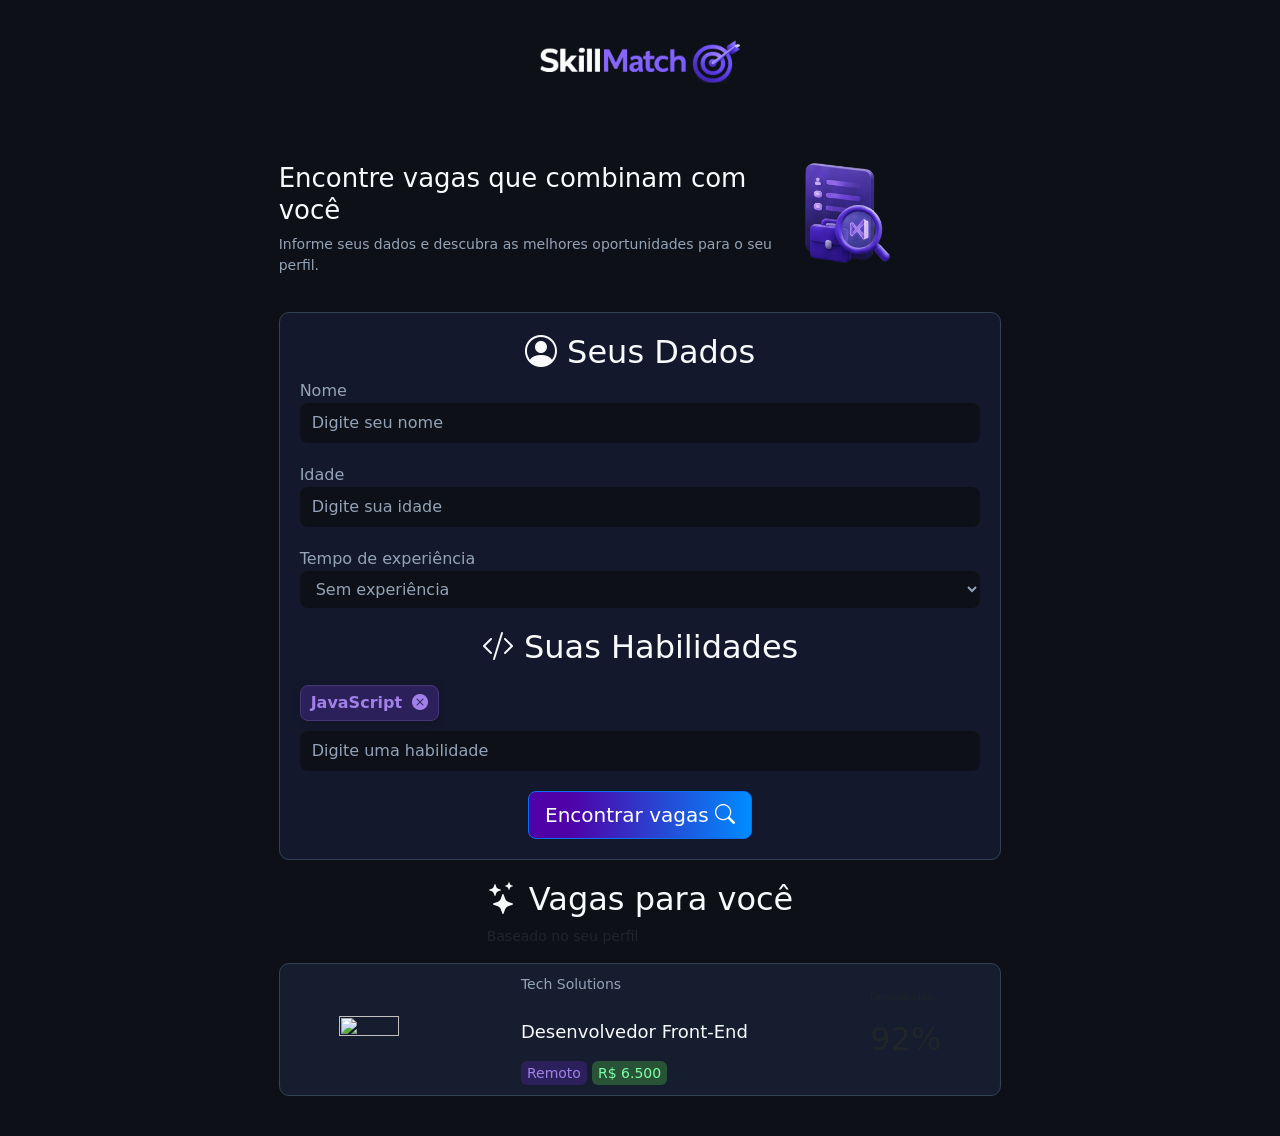
==== index.html @ 3a9db7cd "style: ajuste card vagas feat: JSON para vagas e habilidades" ====
<!DOCTYPE html>
<html lang="pt-BR">

<head>
    <meta charset="UTF-8">
    <meta name="viewport" content="width=device-width, initial-scale=1.0">
    <title>Skill Match</title>
    <link href="https://cdn.jsdelivr.net/npm/bootstrap@5.3.8/dist/css/bootstrap.min.css" rel="stylesheet"
        integrity="sha384-sRIl4kxILFvY47J16cr9ZwB07vP4J8+LH7qKQnuqkuIAvNWLzeN8tE5YBujZqJLB" crossorigin="anonymous">
    <link rel="stylesheet" href="https://cdn.jsdelivr.net/npm/bootstrap-icons@1.13.1/font/bootstrap-icons.min.css">
    <link rel="stylesheet" href="./assets/styles/styles.css">
</head>

<body>
    <header>
        <nav>
            <img src="./assets/imgs/logo-escuro.png" class="logo" alt="logo skillmatch">
        </nav>
    </header>
    <main class="main-content">
        <section class="hero">
            <div class="hero-titulos">
                <div class="hero-mensagem">
                    <h1 class="hero-titulo">Encontre vagas que combinam <span class="span-txt">com você</span></h1>
                    <p class="hero-texto">Informe seus dados e descubra as melhores oportunidades para o seu perfil.</p>
                </div>
                <img src="./assets/imgs/hero-img.png" alt="icone para skillmatch" class="hero-img">
            </div>
        </section>
        <!-- FORMULÁRIO -->
        <section class="section-form">
            <form action="POST" class="formulario">
                <h2 id="titulo-h2" class="form-titulo"><i class="bi bi-person-circle"></i> Seus Dados</h2>
                <div class="form">
                    <label for="nome">Nome</label>
                    <input type="text" placeholder="Digite seu nome" id="nome">
                </div>
                <div class="form">
                    <label for="idade">Idade</label>
                    <input type="text" placeholder="Digite sua idade" id="idade">
                </div>
                <div class="form">
                    <label for="experiencia">Tempo de experiência</label>
                    <select name="experiencia" id="experiencia">
                        <option value="sem-experiencia">Sem experiência</option>
                        <option value="1-2">1-2 anos</option>
                        <option value="3-5">3-5 anos</option>
                        <option value="+5">+5 anos</option>
                    </select>
                </div>
                <div class="form form-habilidades">
                    <h2 id="titulo-h2"><i class="bi bi-code-slash"></i> Suas Habilidades</h2>
                    <div class="habilidades">
                        <span class="tag">JavaScript <i class="bi bi-x-circle-fill"></i></span>
                    </div>
                    <input type="text" name="javascript" id="javascript" placeholder="Digite uma habilidade">
                </div>
                <button type="button" id="btn-id" class="btn btn-primary btn-lg btn-block">Encontrar vagas <i
                        class="bi bi-search"></i></button>
            </form>
        </section>
        <!-- RESULTADO VAGAS -->
        <section class="vagas">
            <div class="vagas-titulos">
                <h2 id="titulo-h2"><i class="bi bi-stars"></i> Vagas para você</h2>
                <p class="vagas-texto">Baseado no seu perfil</p>
            </div>
            <div class="cards">
                <img src="https://images.vexels.com/media/users/3/135200/isolated/preview/6e34bca5f7091d42d242da24333ef273-icone-de-circulo-do-botao-de-ordem-aleatoria.png"
                    alt="">
                <div class="card-infos">
                    <p class="empresa">Tech Solutions</p>
                    <h3 class="nome-vaga">Desenvolvedor Front-End</h3>
                    <div class="modelo-salario">
                        <span class="tag-modelo">Remoto</span>
                        <span class="tag-salario">R$ 6.500</span>
                    </div>
                </div>
                <div class="compatibilidade">
                    <p class="comp-texto">Compatibilidade</p>
                    <h2 class="porcentagem">92%</h2>
                </div>
            </div>
        </section>
    </main>

    <script src="https://cdn.jsdelivr.net/npm/bootstrap@5.3.8/dist/js/bootstrap.bundle.min.js"
        integrity="sha384-FKyoEForCGlyvwx9Hj09JcYn3nv7wiPVlz7YYwJrWVcXK/BmnVDxM+D2scQbITxI"
        crossorigin="anonymous"></script>
    <script type="module" src="./assets/scripts/main.js"></script>
</body>

</html>
---- assets/styles/styles.css ----
* {
    margin: 0;
    padding: 0;
    box-sizing: border-box;
}

:root {
    /* Paleta Principal */
    --primaria: #6D4AFF;
    --secundaria: #8B5CF6;


    /* Layout Claro */
    --bg-claro: #F6F8FC;
    --bg-card-claro: #FFFFFF;
    --title-claro: #1E293B;
    --txt-prin-claro: #334155;
    --txt-sec-claro: #64748B;

    /* Layout Escuro */

    --bg-escuro: #0D1117;
    --bg-card-escuro: #14182C;
    --title-esc: #F8FAFC;
    --txt-prin-esc: #E2E8F0;
    --txt-sec-esc: #94A3B8;
    --tag: #2c205a;
    --tag-borda: #443677;
    --tag-txt: #a180e9;
    --card-bg-esc: #161D2E;
}

body {
    padding: 20px;
    background-color: var(--bg-escuro);
    display: flex;
    flex-direction: column;
    flex-wrap: wrap;
    align-items: center;
    justify-content: center;
    gap: 40px;
}

nav img {
    width: 200px;
    margin: 20px 0;
}

.hero {
    padding: 20px 0;
}

.hero-img {
    height: 100px;
}

.hero-titulos {
    display: flex;
    gap: 20px;
}

.hero-mensagem {
    width: 70%;
}

.hero-titulo {
    font-size: 26px;
    color: var(--title-esc);
}

.span-txt {
    color: var(--secundary);
}

.hero-texto {
    font-size: 14px;
    color: var(--txt-sec-esc);
}

#titulo-h2 {
    color: var(--title-esc);
    text-align: center;
}

.formulario {
    background-color: var(--bg-card-escuro);
    border: solid 1px var(--txt-prin-claro);
    border-radius: 10px;
    padding: 20px 20px;
    color: var(--txt-prin-esc);
    display: flex;
    flex-direction: column;
    align-items: center;
    justify-content: center;
}

.form {
    display: flex;
    flex-direction: column;
    width: 100%;
    color: var(--txt-sec-esc);
}

.form input,
.form select,
.form option {
    padding: 8px 12px;
    border-radius: 8px;
    width: 100%;
    border: none;
    outline: none;
    transition: all 0.2s;
    margin-bottom: 20px;
    background: var(--bg-escuro);
    font-size: 18;
    color: var(--txt-sec-esc);
}

.form input:focus,
.form select:focus,
.form option:focus {
    outline: solid 2px var(--secundary);
    background: rgb(36, 34, 39)
}

.form input::placeholder {
    color: var(--txt-sec-esc);
}

.form-habilidades {
    display: flex;
    gap: 10px;
}

.habilidades {
    display: flex;
    flex-wrap: wrap;
    gap: 8px;
}

.tag {
    display: flex;
    justify-content: center;
    gap: 10px;
    background: var(--tag);
    color: var(--tag-txt);
    font-weight: bold;
    padding: 5px 10px;
    border: solid 1px var(--tag-borda);
    border-radius: 8px;
    box-shadow: inset 0 1px 1px rgba(255, 255, 255, .03), 0 2px 8px rgba(0, 0, 0, .18);
    cursor: pointer;
}

.btn {
    background: var(--secundary);
    background: linear-gradient(90deg, rgba(79, 2, 168, 1) 19%, rgba(0, 140, 255, 1) 100%);
}

.cards img {
    height: 80px;
    width: 80px;
}

.vagas {
    padding: 20px 0;
    display: flex;
    flex-wrap: wrap;
    align-items: center;
    justify-content: center;
}

.cards {
    width: 100%;
    padding: 10px 8px;
    display: flex;
    align-items: center;
    justify-content: space-around;
    background-color: var(--card-bg-esc);
    border-radius: 10px;
    border: solid 1px var(--txt-prin-claro);
    gap: 20px;
}

.cards img {
    width: 60px;
    height: 100%;
}

.card-infos {
    color: var(--txt-sec-esc);
    display: flex;
    flex-direction: column;
    gap: 10px;
}

& p {
    font-size: 14px;
}

& h3 {
    font-size: 18px;
    color: var(--title-esc);
}

.compatibilidade p {
    font-size: 8px
}

.tag-modelo {
    font-size: 14px;
    padding: 4px 6px;
    background-color: var(--tag);
    border-radius: 6px;
    color: var(--tag-txt);
}

.tag-salario {
    font-size: 14px;
    padding: 4px 6px;
    background-color: #295336;
    border-radius: 6px;
    color: #7ffda7;
}
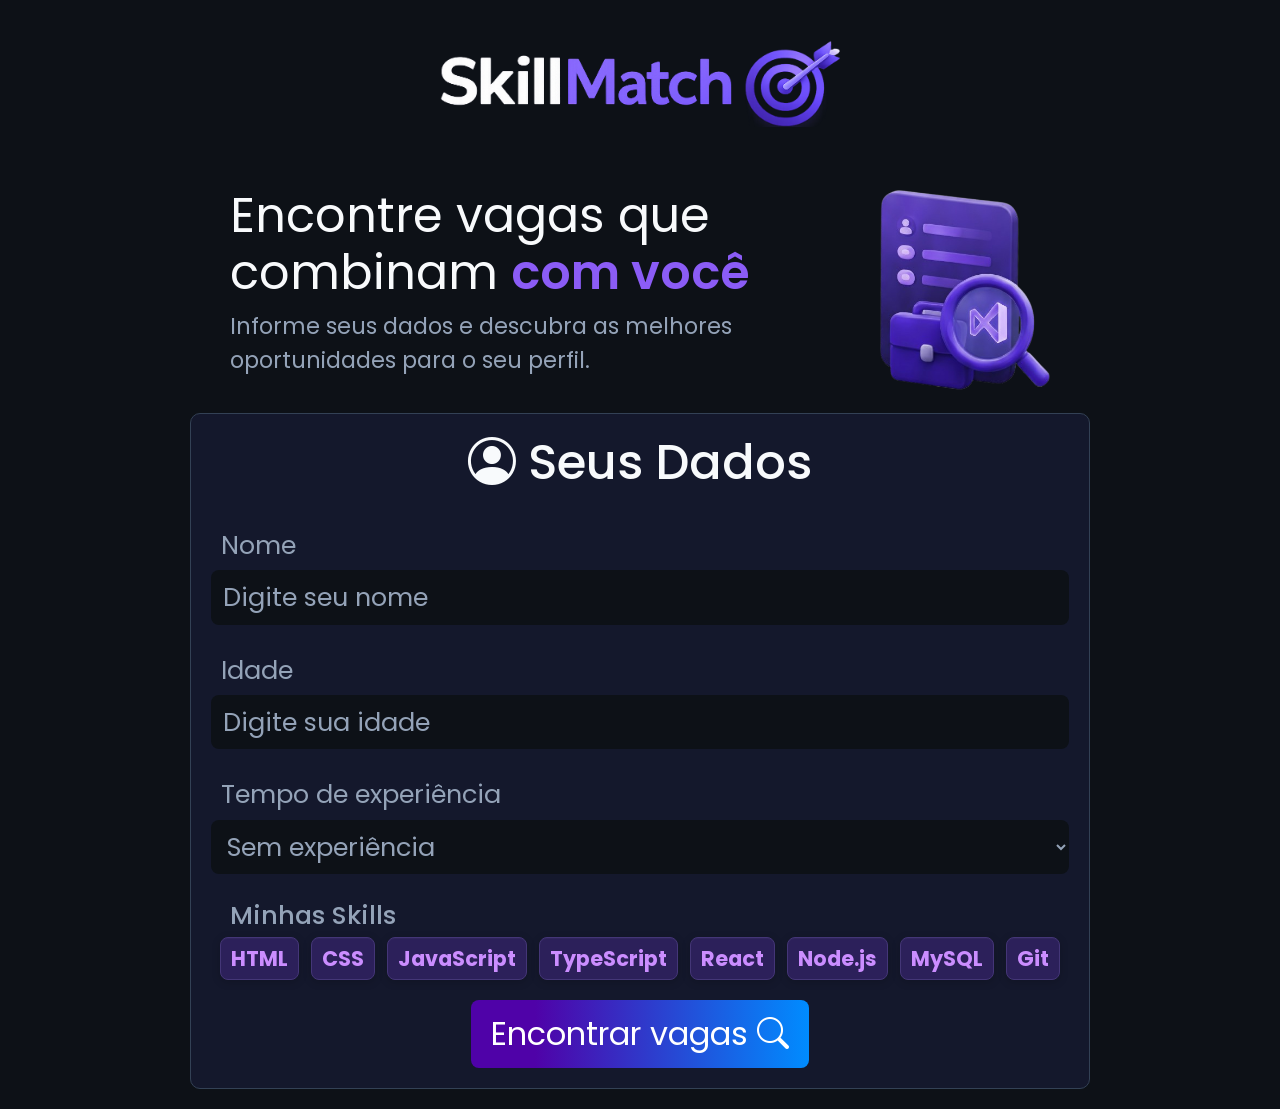
==== commit 5f7df48c: "feat: start recomendação estudos" ====
--- a/index.html
+++ b/index.html
@@ -8,86 +8,100 @@
     <link href="https://cdn.jsdelivr.net/npm/bootstrap@5.3.8/dist/css/bootstrap.min.css" rel="stylesheet"
         integrity="sha384-sRIl4kxILFvY47J16cr9ZwB07vP4J8+LH7qKQnuqkuIAvNWLzeN8tE5YBujZqJLB" crossorigin="anonymous">
     <link rel="stylesheet" href="https://cdn.jsdelivr.net/npm/bootstrap-icons@1.13.1/font/bootstrap-icons.min.css">
-    <link rel="stylesheet" href="./assets/styles/styles.css">
+    <link rel="stylesheet" href="https://www.w3schools.com/w3css/5/w3.css">
+    <link rel="stylesheet" href="../assets/styles/styles.css">
+    <link rel="preconnect" href="https://fonts.googleapis.com">
+    <link rel="preconnect" href="https://fonts.gstatic.com" crossorigin>
+    <link
+        href="https://fonts.googleapis.com/css2?family=Poppins:ital,wght@0,100;0,200;0,300;0,400;0,500;0,600;0,700;0,800;0,900;1,100;1,200;1,300;1,400;1,500;1,600;1,700;1,800;1,900&display=swap"
+        rel="stylesheet">
 </head>
 
 <body>
-    <header>
-        <nav>
-            <img src="./assets/imgs/logo-escuro.png" class="logo" alt="logo skillmatch">
-        </nav>
-    </header>
-    <main class="main-content">
-        <section class="hero">
-            <div class="hero-titulos">
-                <div class="hero-mensagem">
-                    <h1 class="hero-titulo">Encontre vagas que combinam <span class="span-txt">com você</span></h1>
-                    <p class="hero-texto">Informe seus dados e descubra as melhores oportunidades para o seu perfil.</p>
+    <div class="body-container">
+        <header>
+            <nav class="menu">
+                <img src="../assets/imgs/logo-escuro.png" class="logo" alt="logo skillmatch">
+            </nav>
+        </header>
+        <main class="main-content">
+            <section class="hero">
+                <div class="hero-titulos">
+                    <div class="hero-mensagem">
+                        <h1 class="hero-titulo">Encontre vagas que combinam <span class="span-txt">com você</span></h1>
+                        <p class="hero-texto">Informe seus dados e descubra as melhores oportunidades para o seu perfil.
+                        </p>
+                    </div>
+                    <img src="../assets/imgs/hero-img.png" alt="icone para skillmatch" class="hero-img">
                 </div>
-                <img src="./assets/imgs/hero-img.png" alt="icone para skillmatch" class="hero-img">
-            </div>
-        </section>
-        <!-- FORMULÁRIO -->
-        <section class="section-form">
-            <form action="POST" class="formulario">
-                <h2 id="titulo-h2" class="form-titulo"><i class="bi bi-person-circle"></i> Seus Dados</h2>
-                <div class="form">
-                    <label for="nome">Nome</label>
-                    <input type="text" placeholder="Digite seu nome" id="nome">
+            </section>
+            <!-- FORMULÁRIO -->
+            <section class="section-form">
+                <form id="form-dados" action="form" class="formulario">
+                    <h2 id="titulo-h2" class="form-titulo"><i class="bi bi-person-circle icon-title"></i> Seus Dados
+                    </h2>
+                    <div class="form">
+                        <label for="nome" class="txt-label">Nome</label>
+                        <input type="text" placeholder="Digite seu nome" id="nome" required>
+                    </div>
+                    <div class="form">
+                        <label for="idade" class="txt-label">Idade</label>
+                        <input type="number" placeholder="Digite sua idade" id="idade" class="input-number" required>
+                    </div>
+                    <div class="form">
+                        <label for="experiencia" class="txt-label">Tempo de experiência</label>
+                        <select name="experiencia" id="experiencia" required>
+                            <option value="sem-experiencia">Sem experiência</option>
+                            <option value="1-2-anos">1-2 anos</option>
+                            <option value="3-5-anos">3-5 anos</option>
+                            <option value="+5-anos">+5 anos</option>
+                        </select>
+                    </div>
+
+                    <div class="lista-habilidades">
+                        <h3 class="txt-label">Minhas Skills</h3>
+                        <div id="tags-habilidades" class="tags-habilidades">
+                            <!-- BASE PARA ESCREVER COM O JAVASCRIPT -->
+                            <!-- <label class="checkbox-habilidade texto-habilidade">
+                            <input type="checkbox" name="habilidades" value="habilidade">
+                            <span>CSS</span>
+                        </label> -->
+                        </div>
+                    </div>
+                    <p class="selecioneHabilidade" id="selecioneHabilidade">Selecione pelo menos uma skill!</p>
+
+                    <button type="submit" id="btn-id" class="btn btn-form btn-primary btn-lg btn-block">Encontrar vagas
+                        <i class="bi bi-search"></i></button>
+                </form>
+            </section>
+
+            <!-- VAGA DESTAQUE -->
+            <section id="section-destaque" class="container-vagas hidden">
+                <div class="vagas-titulos" id="vagas-titulos">
+                    <h2 id="titulo-h2"><i class="bi bi-stars icon-title"></i> Destaque</h2>
+                    <p class="vagas-texto">Vaga que mais combina com você.</p>
                 </div>
-                <div class="form">
-                    <label for="idade">Idade</label>
-                    <input type="text" placeholder="Digite sua idade" id="idade">
+                <div class="container-job" id="destaque-job">
                 </div>
-                <div class="form">
-                    <label for="experiencia">Tempo de experiência</label>
-                    <select name="experiencia" id="experiencia">
-                        <option value="sem-experiencia">Sem experiência</option>
-                        <option value="1-2">1-2 anos</option>
-                        <option value="3-5">3-5 anos</option>
-                        <option value="+5">+5 anos</option>
-                    </select>
+            </section>
+            <!-- RESULTADO VAGAS -->
+            <section id="section-vagas" class="container-vagas hidden">
+                <div class="vagas-titulos" id="vagas-titulos">
+                    <h2 id="titulo-h2"><i class="bi bi-stars icon-title"></i> Vagas para você</h2>
+                    <p class="vagas-texto">Todas as vagas baseadas no seu perfil</p>
                 </div>
-                <div class="form form-habilidades">
-                    <h2 id="titulo-h2"><i class="bi bi-code-slash"></i> Suas Habilidades</h2>
-                    <div class="habilidades">
-                        <span class="tag">JavaScript <i class="bi bi-x-circle-fill"></i></span>
-                    </div>
-                    <input type="text" name="javascript" id="javascript" placeholder="Digite uma habilidade">
+                <div class="container-job" id="container-job">
                 </div>
-                <button type="button" id="btn-id" class="btn btn-primary btn-lg btn-block">Encontrar vagas <i
-                        class="bi bi-search"></i></button>
-            </form>
-        </section>
-        <!-- RESULTADO VAGAS -->
-        <section class="vagas">
-            <div class="vagas-titulos">
-                <h2 id="titulo-h2"><i class="bi bi-stars"></i> Vagas para você</h2>
-                <p class="vagas-texto">Baseado no seu perfil</p>
-            </div>
-            <div class="cards">
-                <img src="https://images.vexels.com/media/users/3/135200/isolated/preview/6e34bca5f7091d42d242da24333ef273-icone-de-circulo-do-botao-de-ordem-aleatoria.png"
-                    alt="">
-                <div class="card-infos">
-                    <p class="empresa">Tech Solutions</p>
-                    <h3 class="nome-vaga">Desenvolvedor Front-End</h3>
-                    <div class="modelo-salario">
-                        <span class="tag-modelo">Remoto</span>
-                        <span class="tag-salario">R$ 6.500</span>
-                    </div>
+                <div class="container-btn">
+                    <button id="btn-mais" class="btn-mais" onclick="mostrarMais()">Mostrar Mais</button>
                 </div>
-                <div class="compatibilidade">
-                    <p class="comp-texto">Compatibilidade</p>
-                    <h2 class="porcentagem">92%</h2>
-                </div>
-            </div>
-        </section>
-    </main>
-
+            </section>
+        </main>
+    </div>
     <script src="https://cdn.jsdelivr.net/npm/bootstrap@5.3.8/dist/js/bootstrap.bundle.min.js"
         integrity="sha384-FKyoEForCGlyvwx9Hj09JcYn3nv7wiPVlz7YYwJrWVcXK/BmnVDxM+D2scQbITxI"
         crossorigin="anonymous"></script>
-    <script type="module" src="./assets/scripts/main.js"></script>
+    <script src="../assets/scripts/main.js"></script>
 </body>
 
 </html>
--- a/assets/styles/styles.css
+++ b/assets/styles/styles.css
@@ -26,25 +26,54 @@
     --txt-sec-esc: #94A3B8;
     --tag: #2c205a;
     --tag-borda: #443677;
-    --tag-txt: #a180e9;
+    --tag-txt: #cb8dff;
     --card-bg-esc: #161D2E;
+
+
+    /* Gradientes */
+    --gradiente-roxo: linear-gradient(90deg, rgb(67, 19, 126) 19%, rgb(91, 39, 151) 100%);
+    --gradiente-verde: linear-gradient(90deg, rgb(3, 58, 20) 19%, rgb(5, 92, 2) 100%);
+    --gradiente-laranja: linear-gradient(90deg, rgb(122, 68, 5) 19%, rgb(156, 95, 24) 100%);
+
+
+    /* Bordas */
+
+    --borda-card: 1px solid var(--txt-prin-claro);
 }
 
 body {
+    font-family: "Poppins", sans-serif;
+    font-size: 16px;
+    background-color: var(--bg-escuro);
+}
+
+.body-container {
+    min-width: 100vw;
+    min-height: 100vh;
     padding: 20px;
-    background-color: var(--bg-escuro);
     display: flex;
     flex-direction: column;
     flex-wrap: wrap;
     align-items: center;
     justify-content: center;
-    gap: 40px;
+    gap: 20px;
+}
+
+/* MENU NAVEGAÇÃO --- JA DEIXEI PREPARADO PARA FUTURAS ATUALIZAÇÕES */
+
+nav {
+    display: flex;
+    flex-wrap: wrap;
+    align-items: center;
+    justify-content: center;
 }
 
 nav img {
-    width: 200px;
+    width: 250px;
     margin: 20px 0;
 }
+
+/* TITULO E ICONE --- HERO */
 
 .hero {
     padding: 20px 0;
@@ -56,6 +85,8 @@
 
 .hero-titulos {
     display: flex;
+    align-items: center;
+    justify-content: center;
     gap: 20px;
 }
 
@@ -64,31 +95,42 @@
 }
 
 .hero-titulo {
-    font-size: 26px;
+    font-size: 1.4rem;
+    font-weight: 400;
     color: var(--title-esc);
 }
 
 .span-txt {
-    color: var(--secundary);
+    font-size: 1.4rem;
+    font-weight: 600;
+    color: var(--secundaria);
 }
 
 .hero-texto {
-    font-size: 14px;
-    color: var(--txt-sec-esc);
-}
+    font-size: 0.75rem;
+    color: var(--txt-sec-esc);
+}
+
+/* FORMULÁRIO */
 
 #titulo-h2 {
+    font-size: 1.4rem;
     color: var(--title-esc);
     text-align: center;
 }
 
+.icon-title {
+    font-size: 1.6rem;
+}
+
 .formulario {
     background-color: var(--bg-card-escuro);
-    border: solid 1px var(--txt-prin-claro);
+    border: var(--borda-card);
     border-radius: 10px;
     padding: 20px 20px;
     color: var(--txt-prin-esc);
     display: flex;
+    gap: 20px;
     flex-direction: column;
     align-items: center;
     justify-content: center;
@@ -110,38 +152,68 @@
     border: none;
     outline: none;
     transition: all 0.2s;
-    margin-bottom: 20px;
     background: var(--bg-escuro);
-    font-size: 18;
-    color: var(--txt-sec-esc);
+    font-size: 1.125rem;
+    color: var(--txt-sec-esc);
+}
+
+
+input[type="number"]::-webkit-outer-spin-button,
+input[type="number"]::-webkit-inner-spin-button {
+    -webkit-appearance: none;
+    margin: 0;
+}
+
+input[type="number"] {
+    -moz-appearance: textfield;
+}
+
+
+.input-salario {
+    display: flex;
+    align-items: center;
+    justify-content: center;
+    background: var(--bg-escuro);
+    border-radius: 8px;
+}
+
+.reais {
+    font-weight: 500;
+    padding: 8px 20px;
+    display: flex;
+    align-items: center;
+    justify-content: center;
+    border-right: solid 1px var(--card-bg-esc);
 }
 
 .form input:focus,
 .form select:focus,
 .form option:focus {
-    outline: solid 2px var(--secundary);
-    background: rgb(36, 34, 39)
+    outline: solid 2px var(--secundaria);
+    background: var(--tag);
 }
 
 .form input::placeholder {
     color: var(--txt-sec-esc);
 }
 
+
 .form-habilidades {
     display: flex;
     gap: 10px;
 }
 
-.habilidades {
+#input-habilidades {
+    margin: 0;
+}
+
+.tags-habilidades {
     display: flex;
     flex-wrap: wrap;
     gap: 8px;
 }
 
-.tag {
-    display: flex;
-    justify-content: center;
-    gap: 10px;
+.checkbox-habilidade {
     background: var(--tag);
     color: var(--tag-txt);
     font-weight: bold;
@@ -152,73 +224,388 @@
     cursor: pointer;
 }
 
-.btn {
-    background: var(--secundary);
+.checkbox-habilidade input {
+    display: none;
+}
+
+.checkbox-habilidade:has(input:checked) {
+    background: var(--secundaria);
+    border: solid 1px var(--tag-txt);
+    color: var(--tag);
+}
+
+.texto-habilidade {
+    font-size: 0.85rem;
+}
+
+.selecioneHabilidade {
+    position: absolute;
+    display: flex;
+    align-items: center;
+    justify-content: center;
+    color: var(--title-esc);
+    background-color: transparent;
+    padding: 4px 30px;
+    border-radius: 10px;
+    width: 100%;
+    opacity: 0;
+    overflow: hidden;
+    transition: all .5s ease;
+}
+
+.icon-tag {
+    font-size: 0.75rem;
+}
+
+.txt-label {
+    font-family: "Poppins", sans-serif;
+    color: var(--txt-sec-esc);
+    font-size: 1.1rem;
+    padding: 6px 10px;
+    margin: 0;
+}
+
+.btn-form {
     background: linear-gradient(90deg, rgba(79, 2, 168, 1) 19%, rgba(0, 140, 255, 1) 100%);
-}
-
-.cards img {
-    height: 80px;
-    width: 80px;
-}
-
-.vagas {
+    border: none;
+    transition: transform 1s ease, filter .3s ease;
+}
+
+.btn-form:hover {
+    filter: brightness(1.5);
+    box-shadow: inset 0 1px 1px rgba(255, 255, 255, .03), 0 2px 8px rgba(0, 0, 0, .18);
+}
+
+.container-btn {
     padding: 20px 0;
-    display: flex;
+}
+
+.btn-mais {
+    display: flex;
+    align-items: center;
+    justify-content: center;
+    background: var(--title-claro);
+    padding: 10px 20px;
+    border: none;
+    border-radius: 10px;
+    color: var(--txt-sec-esc);
+    transition: transform 1s ease, filter .3s ease;
+}
+
+.btn-mais:hover {
+    filter: brightness(1.5);
+    box-shadow: inset 0 1px 1px rgba(255, 255, 255, .03), 0 2px 8px rgba(0, 0, 0, .18);
+}
+
+/* CARDS DE VAGAS */
+
+.card {
+    display: flex;
+    gap: 8px;
     flex-wrap: wrap;
     align-items: center;
     justify-content: center;
-}
-
-.cards {
-    width: 100%;
-    padding: 10px 8px;
-    display: flex;
-    align-items: center;
-    justify-content: space-around;
+    min-width: 100%;
+    padding: 14px;
+    border-radius: 18px;
+    max-height: 300px;
+}
+
+
+.container-vagas {
+    width: 100%;
+    display: flex;
+    flex-direction: column;
+    flex-wrap: wrap;
+    align-items: center;
+    justify-content: center;
+}
+
+.vagas-titulos {
+    padding: 10px 0;
+}
+
+/* .destaque-job {
+    width: 100%;
+}
+ */
+
+.container-job {
+    padding: 10px 0;
+    display: flex;
+    flex-wrap: wrap;
+    align-items: center;
+    justify-content: center;
+    gap: 12px;
+    width: 100%;
+}
+
+.container-card {
     background-color: var(--card-bg-esc);
-    border-radius: 10px;
-    border: solid 1px var(--txt-prin-claro);
-    gap: 20px;
-}
-
-.cards img {
-    width: 60px;
-    height: 100%;
-}
-
-.card-infos {
-    color: var(--txt-sec-esc);
+    border: var(--borda-card);
+    display: flex;
+}
+
+.container-destaque {
+    padding: 10px 0;
+    padding: 18px;
+    border-radius: 18px;
+    background-color: var(--tag);
+    border: var(--borda-card);
+}
+
+.vagas-texto {
+    text-align: center;
+    color: var(--txt-sec-esc);
+    font-size: 0.85rem;
+    margin: 0
+}
+
+
+.job-card-sup {
+    width: 100%;
+    display: flex;
+    align-items: center;
+    justify-content: flex-start;
+    gap: 80px;
+}
+
+.logo-vaga img {
+    height: 70px;
+    width: 70px;
+}
+
+.job-infos {
     display: flex;
     flex-direction: column;
+    align-items: flex-start;
+    justify-content: center;
+    color: var(--txt-sec-esc);
+}
+
+.empresa {
+    font-size: 0.9rem;
+    text-align: left;
+    margin: 0;
+}
+
+.cargo-vaga {
+    font-size: 1.2rem;
+    font-weight: 500;
+    color: var(--title-esc);
+    margin: 0;
+}
+
+.infos-contrato {
+    display: flex;
     gap: 10px;
-}
-
-& p {
-    font-size: 14px;
-}
-
-& h3 {
-    font-size: 18px;
-    color: var(--title-esc);
-}
-
-.compatibilidade p {
-    font-size: 8px
-}
-
-.tag-modelo {
-    font-size: 14px;
+    margin-top: 4px;
+    margin-bottom: 10px;
+}
+
+.tag-vaga {
+    font-size: 0.7rem;
+    letter-spacing: 0.025rem;
+    font-weight: 500;
     padding: 4px 6px;
-    background-color: var(--tag);
     border-radius: 6px;
+}
+
+.bg-modelo {
+    background: var(--gradiente-roxo);
     color: var(--tag-txt);
 }
 
-.tag-salario {
-    font-size: 14px;
-    padding: 4px 6px;
-    background-color: #295336;
-    border-radius: 6px;
+.bg-salario {
+    background: var(--gradiente-verde);
     color: #7ffda7;
+}
+
+.bg-contrato {
+    background: var(--gradiente-laranja);
+    color: #ffd415;
+}
+
+.requisitos {
+    display: flex;
+    flex-direction: column;
+    width: 100%;
+    align-items: flex-start;
+    justify-content: center;
+    gap: 10px;
+}
+
+.req-titulo {
+    font-size: 1rem;
+    font-weight: bold;
+    color: var(--txt-sec-esc);
+    margin: 0;
+}
+
+.req-list {
+    font-size: 1rem;
+    color: var(--txt-sec-esc);
+    margin: 0;
+}
+
+
+.compatibilidade {
+    width: 100%;
+    display: flex;
+    flex-wrap: wrap;
+    gap: 8px;
+    margin-top: auto;
+}
+
+.barra {
+    width: 100%;
+    margin: 0;
+}
+
+.barra-bg {
+    background-color: var(--bg-escuro);
+}
+
+.barra-cor {
+    background: var(--gradiente-roxo);
+    padding: 4px;
+}
+
+.barra-destaque {
+    background: var(--gradiente-laranja);
+    background-color: #85541b;
+}
+
+.barra-txt {
+    color: #bb8be9;
+    font-weight: 500;
+    display: flex;
+}
+
+.destaque-txt {
+    color: #ffeaa6;
+    font-weight: 500;
+}
+
+.comp-texto {
+    font-size: 0.85rem;
+    color: var(--txt-sec-esc);
+    margin: 0;
+}
+
+.hidden {
+    display: none;
+}
+
+
+.form input:-webkit-autofill,
+.form input:-webkit-autofill:hover,
+.form input:-webkit-autofill:focus,
+.form input:-webkit-autofill:active {
+    -webkit-box-shadow: 0 0 0 1000px var(--bg-escuro) inset !important;
+    -webkit-text-fill-color: var(--txt-sec-esc) !important;
+    caret-color: var(--txt-sec-esc);
+    transition: background-color 9999s ease-in-out 0s;
+}
+
+@media (min-width: 768px) {
+
+    body {
+        flex-direction: column;
+        max-width: 1200px;
+    }
+
+    /* LOGO - NAV MENU */
+    .menu img {
+        width: 400px;
+    }
+
+    /* HERO */
+
+    .hero-img {
+        height: 200px;
+    }
+
+    .hero-mensagem {
+        width: 70%;
+    }
+
+    .hero-titulo {
+        font-size: 3rem;
+        font-weight: 400;
+        color: var(--title-esc);
+    }
+
+    .span-txt {
+        font-size: 3rem;
+        font-weight: 600;
+        color: var(--secundaria);
+    }
+
+    .hero-texto {
+        font-size: 1.4rem;
+        color: var(--txt-sec-esc);
+    }
+
+    .hero {
+        max-width: 900px;
+        margin: auto;
+    }
+
+    /* FORMULARIO */
+
+    .formulario {
+        max-width: 900px;
+        margin: auto;
+    }
+
+    #titulo-h2 {
+        font-size: 3rem;
+
+    }
+
+    .icon-title {
+        font-size: 3rem;
+    }
+
+    .txt-label {
+        font-size: 1.6rem;
+    }
+
+    .form input,
+    .form select {
+        font-size: 1.6rem;
+    }
+
+    .texto-habilidade {
+        font-size: 1.3rem;
+    }
+
+    .tags-habilidades {
+        gap: 12px;
+    }
+
+    .btn-form {
+        font-size: 2rem;
+        padding: 10px 20px;
+    }
+
+    /* CARDS DESTAQUE / VAGAS */
+    #section-destaque {
+        max-width: 900px;
+        margin: 0 auto;
+    }
+
+    #container-job {
+        display: flex;
+        flex-direction: row;
+        max-width: 900px;
+        flex-wrap: wrap;
+        gap: 10px;
+        justify-content: center;
+    }
+
+    .container-card {
+        width: 100%
+    }
 }
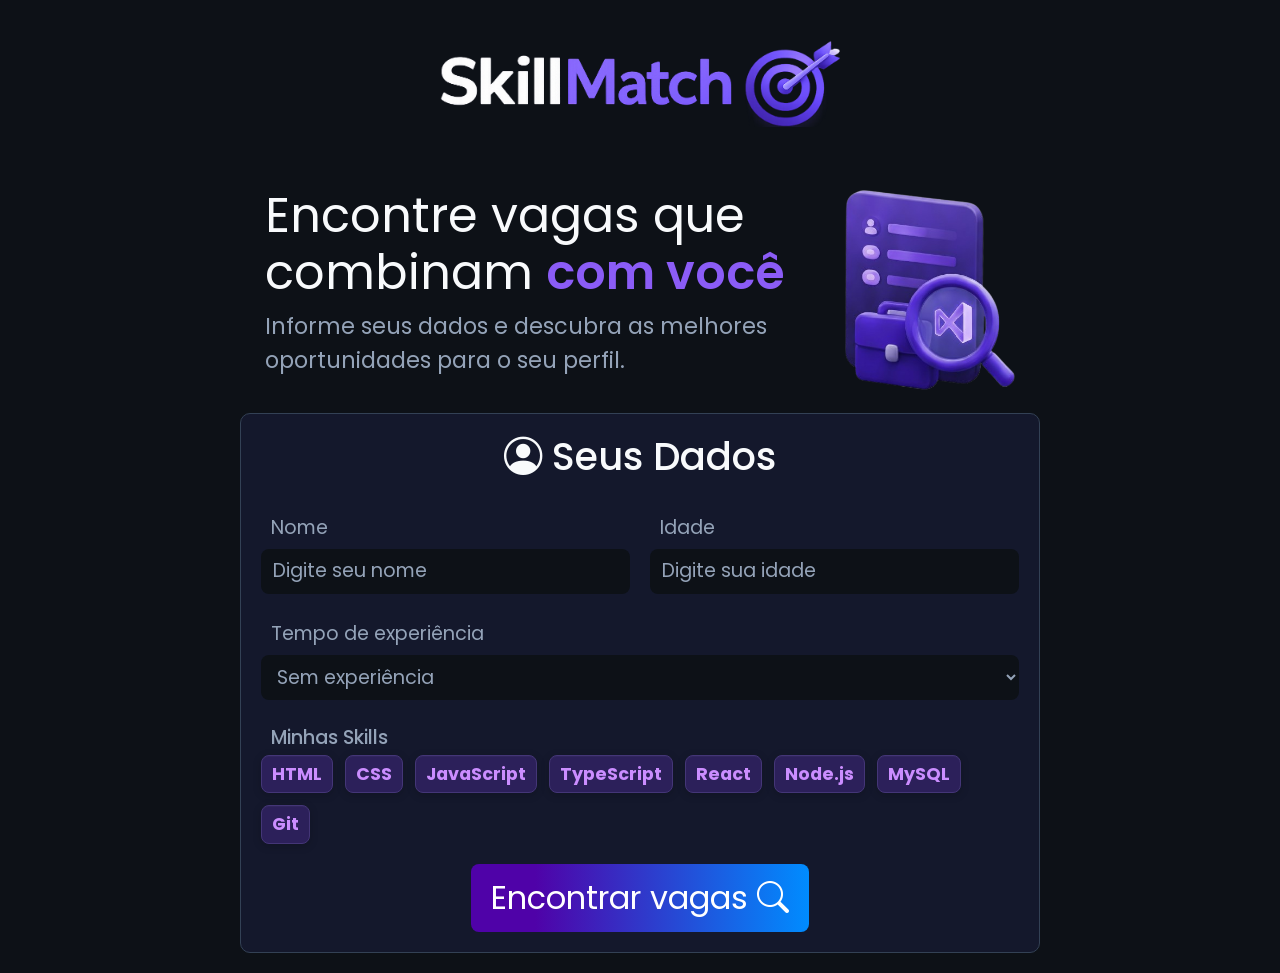
==== commit 6350c0bc: "style: ajuste responsividade e ajuste de cores do layout. feat: função para mostrar as skills compat" ====
--- a/index.html
+++ b/index.html
@@ -21,7 +21,7 @@
     <div class="body-container">
         <header>
             <nav class="menu">
-                <img src="../assets/imgs/logo-escuro.png" class="logo" alt="logo skillmatch">
+                <img src="./assets/imgs/logo-escuro.png" class="logo" alt="logo skillmatch">
             </nav>
         </header>
         <main class="main-content">
@@ -32,7 +32,7 @@
                         <p class="hero-texto">Informe seus dados e descubra as melhores oportunidades para o seu perfil.
                         </p>
                     </div>
-                    <img src="../assets/imgs/hero-img.png" alt="icone para skillmatch" class="hero-img">
+                    <img src="./assets/imgs/hero-img.png" alt="icone para skillmatch" class="hero-img">
                 </div>
             </section>
             <!-- FORMULÁRIO -->
@@ -40,13 +40,16 @@
                 <form id="form-dados" action="form" class="formulario">
                     <h2 id="titulo-h2" class="form-titulo"><i class="bi bi-person-circle icon-title"></i> Seus Dados
                     </h2>
-                    <div class="form">
-                        <label for="nome" class="txt-label">Nome</label>
-                        <input type="text" placeholder="Digite seu nome" id="nome" required>
-                    </div>
-                    <div class="form">
-                        <label for="idade" class="txt-label">Idade</label>
-                        <input type="number" placeholder="Digite sua idade" id="idade" class="input-number" required>
+                    <div class="form-dados">
+                        <div class="form">
+                            <label for="nome" class="txt-label">Nome</label>
+                            <input type="text" placeholder="Digite seu nome" id="nome" required>
+                        </div>
+                        <div class="form">
+                            <label for="idade" class="txt-label">Idade</label>
+                            <input type="number" placeholder="Digite sua idade" id="idade" class="input-number"
+                                required>
+                        </div>
                     </div>
                     <div class="form">
                         <label for="experiencia" class="txt-label">Tempo de experiência</label>
@@ -101,7 +104,7 @@
     <script src="https://cdn.jsdelivr.net/npm/bootstrap@5.3.8/dist/js/bootstrap.bundle.min.js"
         integrity="sha384-FKyoEForCGlyvwx9Hj09JcYn3nv7wiPVlz7YYwJrWVcXK/BmnVDxM+D2scQbITxI"
         crossorigin="anonymous"></script>
-    <script src="../assets/scripts/main.js"></script>
+    <script src="./assets/scripts/main.js"></script>
 </body>
 
 </html>
--- a/assets/styles/styles.css
+++ b/assets/styles/styles.css
@@ -31,9 +31,12 @@
 
 
     /* Gradientes */
+    --gradiente-bg-escuro: linear-gradient(45deg, rgb(10, 19, 59) 19%, rgb(4, 13, 61) 100%);
+    --gradiente-bg-destaque: linear-gradient(45deg, #271c42 19%, #350455 100%);
     --gradiente-roxo: linear-gradient(90deg, rgb(67, 19, 126) 19%, rgb(91, 39, 151) 100%);
     --gradiente-verde: linear-gradient(90deg, rgb(3, 58, 20) 19%, rgb(5, 92, 2) 100%);
     --gradiente-laranja: linear-gradient(90deg, rgb(122, 68, 5) 19%, rgb(156, 95, 24) 100%);
+    --gradiente-vermelho: linear-gradient(90deg, rgb(126, 0, 0) 19%, rgb(167, 24, 24) 100%);
 
 
     /* Bordas */
@@ -48,7 +51,7 @@
 }
 
 .body-container {
-    min-width: 100vw;
+    width: 100%;
     min-height: 100vh;
     padding: 20px;
     display: flex;
@@ -134,6 +137,13 @@
     flex-direction: column;
     align-items: center;
     justify-content: center;
+}
+
+.form-dados {
+    display: flex;
+    flex-direction: column;
+    width: 100%;
+    gap: 20px;
 }
 
 .form {
@@ -341,8 +351,8 @@
 }
 
 .container-card {
-    background-color: var(--card-bg-esc);
-    border: var(--borda-card);
+    background: var(--gradiente-bg-escuro);
+    border: 2px solid var(--gradiente-roxo);
     display: flex;
 }
 
@@ -350,8 +360,8 @@
     padding: 10px 0;
     padding: 18px;
     border-radius: 18px;
-    background-color: var(--tag);
-    border: var(--borda-card);
+    background: var(--gradiente-bg-destaque);
+    border: 2px solid var(--gradiente-roxo);
 }
 
 .vagas-texto {
@@ -367,7 +377,7 @@
     display: flex;
     align-items: center;
     justify-content: flex-start;
-    gap: 80px;
+    gap: 20px;
 }
 
 .logo-vaga img {
@@ -404,6 +414,8 @@
 }
 
 .tag-vaga {
+    display: flex;
+    flex-wrap: nowrap;
     font-size: 0.7rem;
     letter-spacing: 0.025rem;
     font-weight: 500;
@@ -426,7 +438,7 @@
     color: #ffd415;
 }
 
-.requisitos {
+.container-skills {
     display: flex;
     flex-direction: column;
     width: 100%;
@@ -435,19 +447,35 @@
     gap: 10px;
 }
 
-.req-titulo {
-    font-size: 1rem;
+.skills-titulo {
+    font-size: 0.85rem;
     font-weight: bold;
     color: var(--txt-sec-esc);
     margin: 0;
 }
 
-.req-list {
-    font-size: 1rem;
-    color: var(--txt-sec-esc);
-    margin: 0;
-}
-
+.skills-vaga {
+    display: flex;
+    flex-wrap: wrap;
+    gap: 4px;
+    font-size: 0.75rem;
+    border-radius: 6px;
+}
+
+.tag-skill {
+    padding: 2px 4px;
+    border-radius: 4px;
+}
+
+.skill-ok {
+    background: var(--gradiente-verde);
+    color: #7ffda7;
+}
+
+.skill-falta {
+    background: var(--gradiente-vermelho);
+    color: #ff8989;
+}
 
 .compatibilidade {
     width: 100%;
@@ -510,9 +538,10 @@
 
 @media (min-width: 768px) {
 
-    body {
+    .body-container {
         flex-direction: column;
         max-width: 1200px;
+        margin: auto;
     }
 
     /* LOGO - NAV MENU */
@@ -548,37 +577,43 @@
     }
 
     .hero {
-        max-width: 900px;
+        max-width: 800px;
         margin: auto;
     }
 
     /* FORMULARIO */
 
     .formulario {
-        max-width: 900px;
+        max-width: 800px;
         margin: auto;
     }
 
+    .form-dados {
+        flex-direction: row;
+        width: 100%;
+        gap: 20px;
+    }
+
     #titulo-h2 {
-        font-size: 3rem;
+        font-size: 2.4rem;
 
     }
 
     .icon-title {
-        font-size: 3rem;
+        font-size: 2.4rem;
     }
 
     .txt-label {
-        font-size: 1.6rem;
+        font-size: 1.2rem;
     }
 
     .form input,
     .form select {
-        font-size: 1.6rem;
+        font-size: 1.2rem;
     }
 
     .texto-habilidade {
-        font-size: 1.3rem;
+        font-size: 1.1rem;
     }
 
     .tags-habilidades {
@@ -591,21 +626,43 @@
     }
 
     /* CARDS DESTAQUE / VAGAS */
+
+    .job-card-sup {
+        gap: 80px;
+    }
+
     #section-destaque {
-        max-width: 900px;
+        max-width: 800px;
         margin: 0 auto;
     }
 
     #container-job {
         display: flex;
         flex-direction: row;
-        max-width: 900px;
         flex-wrap: wrap;
         gap: 10px;
         justify-content: center;
-    }
-
-    .container-card {
-        width: 100%
+        max-width: 800px;
+    }
+
+    .card {
+        min-height: 260px;
+    }
+
+    .skills-titulo {
+        font-size: 1rem;
+        color: var(--txt-sec-esc);
+        margin: 0;
+    }
+
+    .skills-vaga {
+        gap: 4px;
+        font-size: 0.9rem;
+        border-radius: 6px;
+    }
+
+    .tag-skill {
+        padding: 4px 8px;
+        border-radius: 8px;
     }
 }
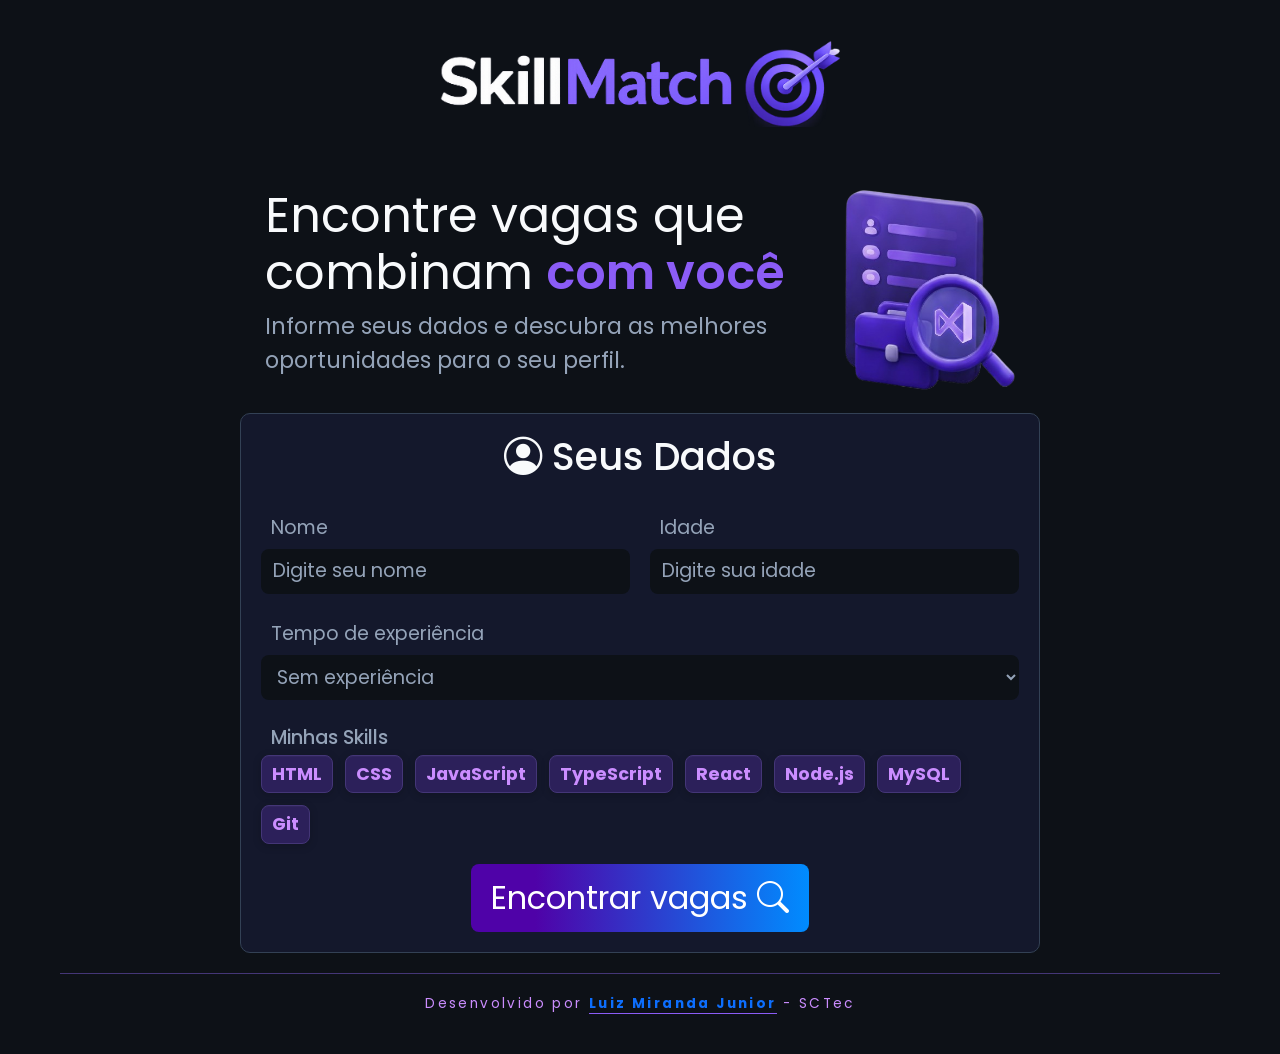
==== commit c2fd28f1: "style: inserido rodapé com link para github" ====
--- a/index.html
+++ b/index.html
@@ -100,6 +100,12 @@
                 </div>
             </section>
         </main>
+        <footer class="rodape">
+            <span class="rodape-txt">Desenvolvido por <a href="https://github.com/LuizMirandaJr" class="link-rodape"
+                    target="_blank">Luiz Miranda Junior</a>
+                -
+                SCTec</span>
+        </footer>
     </div>
     <script src="https://cdn.jsdelivr.net/npm/bootstrap@5.3.8/dist/js/bootstrap.bundle.min.js"
         integrity="sha384-FKyoEForCGlyvwx9Hj09JcYn3nv7wiPVlz7YYwJrWVcXK/BmnVDxM+D2scQbITxI"
--- a/assets/styles/styles.css
+++ b/assets/styles/styles.css
@@ -536,6 +536,28 @@
     transition: background-color 9999s ease-in-out 0s;
 }
 
+.rodape {
+    display: flex;
+    justify-content: center;
+    width: 100%;
+    border-top: solid 1px var(--tag-borda);
+}
+
+.rodape-txt {
+    color: var(--tag-txt);
+    padding: 20px 0;
+    font-size: 0.85rem;
+    letter-spacing: 0.15rem;
+}
+
+.link-rodape {
+    text-decoration: none;
+    font-weight: bold;
+    border-bottom: solid 0.1px var(--secundaria);
+}
+
+/* --------- RESPONSIVIDADE --------- */
+
 @media (min-width: 768px) {
 
     .body-container {
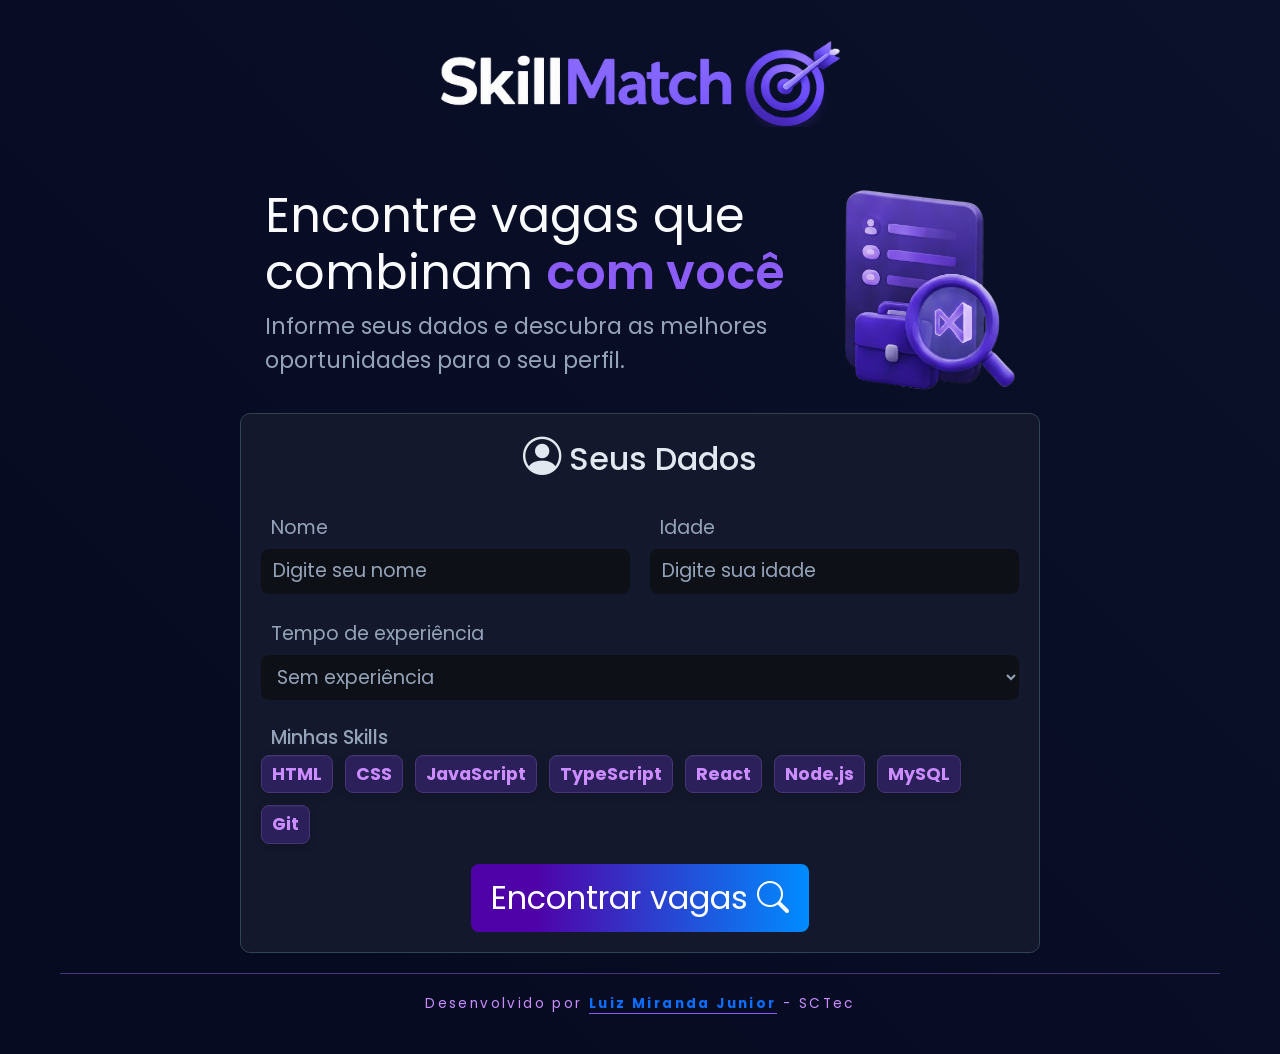
==== commit 3e7bc6b3: "feat: ajuste com foco em acessibilidade" ====
--- a/index.html
+++ b/index.html
@@ -3,114 +3,173 @@
 
 <head>
     <meta charset="UTF-8">
-    <meta name="viewport" content="width=device-width, initial-scale=1.0">
+    <meta name="description"
+        content="Encontre vagas compatíveis com suas habilidades. O SkillMatch compara seu perfil com oportunidades disponíveis de forma simples e inteligente.">
+
     <title>Skill Match</title>
+
     <link href="https://cdn.jsdelivr.net/npm/bootstrap@5.3.8/dist/css/bootstrap.min.css" rel="stylesheet"
         integrity="sha384-sRIl4kxILFvY47J16cr9ZwB07vP4J8+LH7qKQnuqkuIAvNWLzeN8tE5YBujZqJLB" crossorigin="anonymous">
+
     <link rel="stylesheet" href="https://cdn.jsdelivr.net/npm/bootstrap-icons@1.13.1/font/bootstrap-icons.min.css">
+
     <link rel="stylesheet" href="https://www.w3schools.com/w3css/5/w3.css">
+
     <link rel="stylesheet" href="../assets/styles/styles.css">
+
     <link rel="preconnect" href="https://fonts.googleapis.com">
+
     <link rel="preconnect" href="https://fonts.gstatic.com" crossorigin>
+
     <link
         href="https://fonts.googleapis.com/css2?family=Poppins:ital,wght@0,100;0,200;0,300;0,400;0,500;0,600;0,700;0,800;0,900;1,100;1,200;1,300;1,400;1,500;1,600;1,700;1,800;1,900&display=swap"
         rel="stylesheet">
 </head>
 
 <body>
+
     <div class="body-container">
+
         <header>
-            <nav class="menu">
-                <img src="./assets/imgs/logo-escuro.png" class="logo" alt="logo skillmatch">
+            <nav class="menu" aria-label="Menu principal">
+                <img src="./assets/imgs/logo-escuro.png" class="logo" alt="Logo do SkillMatch">
             </nav>
         </header>
+
+
         <main class="main-content">
-            <section class="hero">
+
+            <section class="hero" aria-labelledby="titulo-principal">
                 <div class="hero-titulos">
                     <div class="hero-mensagem">
-                        <h1 class="hero-titulo">Encontre vagas que combinam <span class="span-txt">com você</span></h1>
-                        <p class="hero-texto">Informe seus dados e descubra as melhores oportunidades para o seu perfil.
+                        <h1 id="titulo-principal" class="hero-titulo">
+                            Encontre vagas que combinam <span class="span-txt">com você</span>
+                        </h1>
+                        <p class="hero-texto">
+                            Informe seus dados e descubra as melhores oportunidades para o seu perfil.
                         </p>
                     </div>
-                    <img src="./assets/imgs/hero-img.png" alt="icone para skillmatch" class="hero-img">
+
+                    <img src="./assets/imgs/hero-img.png" alt="Ilustração representando busca por oportunidades"
+                        class="hero-img">
                 </div>
             </section>
+
             <!-- FORMULÁRIO -->
-            <section class="section-form">
-                <form id="form-dados" action="form" class="formulario">
-                    <h2 id="titulo-h2" class="form-titulo"><i class="bi bi-person-circle icon-title"></i> Seus Dados
+
+            <section class="section-form" aria-labelledby="titulo-form">
+
+                <form id="form-dados" action="form" method="post" class="formulario">
+
+                    <h2 id="titulo-form" class="form-titulo">
+                        <i class="bi bi-person-circle icon-title" aria-hidden="true"></i>
+                        Seus Dados
                     </h2>
+
+
                     <div class="form-dados">
                         <div class="form">
                             <label for="nome" class="txt-label">Nome</label>
-                            <input type="text" placeholder="Digite seu nome" id="nome" required>
+                            <input type="text" placeholder="Digite seu nome" id="nome" name="nome" autocomplete="name"
+                                required>
                         </div>
+
                         <div class="form">
                             <label for="idade" class="txt-label">Idade</label>
-                            <input type="number" placeholder="Digite sua idade" id="idade" class="input-number"
-                                required>
+                            <input type="number" placeholder="Digite sua idade" id="idade" name="idade"
+                                class="input-number" required>
                         </div>
                     </div>
+
                     <div class="form">
-                        <label for="experiencia" class="txt-label">Tempo de experiência</label>
+                        <label for="experiencia" class="txt-label">
+                            Tempo de experiência
+                        </label>
+
                         <select name="experiencia" id="experiencia" required>
+
                             <option value="sem-experiencia">Sem experiência</option>
+
                             <option value="1-2-anos">1-2 anos</option>
-                            <option value="3-5-anos">3-5 anos</option>
-                            <option value="+5-anos">+5 anos</option>
+
+                            <option value="3-5-anos">3-5 anos </option>
+
+                            <option value="+5-anos">+5 anos </option>
                         </select>
                     </div>
 
                     <div class="lista-habilidades">
-                        <h3 class="txt-label">Minhas Skills</h3>
-                        <div id="tags-habilidades" class="tags-habilidades">
+                        <h3 class="txt-label"> Minhas Skills </h3>
+                        <div id="tags-habilidades" class="tags-habilidades" role="group"
+                            aria-label="Lista de habilidades disponíveis">
                             <!-- BASE PARA ESCREVER COM O JAVASCRIPT -->
-                            <!-- <label class="checkbox-habilidade texto-habilidade">
-                            <input type="checkbox" name="habilidades" value="habilidade">
-                            <span>CSS</span>
-                        </label> -->
                         </div>
                     </div>
-                    <p class="selecioneHabilidade" id="selecioneHabilidade">Selecione pelo menos uma skill!</p>
-
-                    <button type="submit" id="btn-id" class="btn btn-form btn-primary btn-lg btn-block">Encontrar vagas
-                        <i class="bi bi-search"></i></button>
+                    <p class="selecioneHabilidade" id="selecioneHabilidade" role="alert" aria-live="polite">
+                        Selecione pelo menos uma skill!
+                    </p>
+                    <button type="submit" id="btn-id" class="btn btn-form btn-primary btn-lg btn-block"
+                        aria-label="Encontrar vagas compatíveis">
+                        Encontrar vagas
+                        <i class="bi bi-search" aria-hidden="true"></i>
+                    </button>
                 </form>
             </section>
 
             <!-- VAGA DESTAQUE -->
-            <section id="section-destaque" class="container-vagas hidden">
-                <div class="vagas-titulos" id="vagas-titulos">
-                    <h2 id="titulo-h2"><i class="bi bi-stars icon-title"></i> Destaque</h2>
-                    <p class="vagas-texto">Vaga que mais combina com você.</p>
+
+            <section id="section-destaque" class="container-vagas hidden" aria-labelledby="titulo-destaque">
+                <div class="vagas-titulos" id="vagas-titulos-destaque">
+                    <h2 id="titulo-destaque">
+                        <i class="bi bi-stars icon-title" aria-hidden="true"></i>
+                        Destaque
+                    </h2>
+                    <p class="vagas-texto">
+                        Vaga que mais combina com você.
+                    </p>
                 </div>
-                <div class="container-job" id="destaque-job">
+                <div class="container-job" id="destaque-job" aria-live="polite">
                 </div>
             </section>
+
             <!-- RESULTADO VAGAS -->
-            <section id="section-vagas" class="container-vagas hidden">
+
+            <section id="section-vagas" class="container-vagas hidden" aria-labelledby="titulo-vagas">
                 <div class="vagas-titulos" id="vagas-titulos">
-                    <h2 id="titulo-h2"><i class="bi bi-stars icon-title"></i> Vagas para você</h2>
-                    <p class="vagas-texto">Todas as vagas baseadas no seu perfil</p>
+                    <h2 id="titulo-vagas">
+                        <i class="bi bi-stars icon-title" aria-hidden="true"></i>
+                        Vagas para você
+                    </h2>
+                    <p class="vagas-texto">
+                        Todas as vagas baseadas no seu perfil
+                    </p>
                 </div>
-                <div class="container-job" id="container-job">
+                <div class="container-job" id="container-job" aria-live="polite">
                 </div>
                 <div class="container-btn">
-                    <button id="btn-mais" class="btn-mais" onclick="mostrarMais()">Mostrar Mais</button>
+                    <button id="btn-mais" class="btn-mais" type="button" onclick="mostrarMais()"
+                        aria-label="Mostrar mais vagas">
+                        Mostrar Mais
+                    </button>
                 </div>
             </section>
         </main>
         <footer class="rodape">
-            <span class="rodape-txt">Desenvolvido por <a href="https://github.com/LuizMirandaJr" class="link-rodape"
-                    target="_blank">Luiz Miranda Junior</a>
-                -
-                SCTec</span>
+            <span class="rodape-txt">
+                Desenvolvido por
+                <a href="https://github.com/LuizMirandaJr" class="link-rodape" target="_blank"
+                    rel="noopener noreferrer">
+                    Luiz Miranda Junior</a> - SCTec</span>
         </footer>
     </div>
+
+    <!-- SCRIPT BOOTSTRAP -->
     <script src="https://cdn.jsdelivr.net/npm/bootstrap@5.3.8/dist/js/bootstrap.bundle.min.js"
-        integrity="sha384-FKyoEForCGlyvwx9Hj09JcYn3nv7wiPVlz7YYwJrWVcXK/BmnVDxM+D2scQbITxI"
-        crossorigin="anonymous"></script>
-    <script src="./assets/scripts/main.js"></script>
+        integrity="sha384-FKyoEForCGlyvwx9Hj09JcYn3nv7wiPVlz7YYwJrWVcXK/BmnVDxM+D2scQbITxI" crossorigin="anonymous">
+        </script>
+    <script type="module" src="./assets/scripts/main.js"></script>
+
+
 </body>
 
 </html>
--- a/assets/styles/styles.css
+++ b/assets/styles/styles.css
@@ -31,8 +31,8 @@
 
 
     /* Gradientes */
-    --gradiente-bg-escuro: linear-gradient(45deg, rgb(10, 19, 59) 19%, rgb(4, 13, 61) 100%);
-    --gradiente-bg-destaque: linear-gradient(45deg, #271c42 19%, #350455 100%);
+    --gradiente-bg-escuro: linear-gradient(45deg, rgb(6, 11, 34) 19%, rgb(12, 17, 43) 100%);
+    --gradiente-bg-destaque: linear-gradient(45deg, #251c3b 19%, #2a0b5c 100%);
     --gradiente-roxo: linear-gradient(90deg, rgb(67, 19, 126) 19%, rgb(91, 39, 151) 100%);
     --gradiente-verde: linear-gradient(90deg, rgb(3, 58, 20) 19%, rgb(5, 92, 2) 100%);
     --gradiente-laranja: linear-gradient(90deg, rgb(122, 68, 5) 19%, rgb(156, 95, 24) 100%);
@@ -47,7 +47,7 @@
 body {
     font-family: "Poppins", sans-serif;
     font-size: 16px;
-    background-color: var(--bg-escuro);
+    background: var(--gradiente-bg-escuro);
 }
 
 .body-container {
@@ -332,6 +332,7 @@
 }
 
 .vagas-titulos {
+    color: var(--title-esc);
     padding: 10px 0;
 }
 
@@ -351,7 +352,7 @@
 }
 
 .container-card {
-    background: var(--gradiente-bg-escuro);
+    background: var(--bg-card-escuro);
     border: 2px solid var(--gradiente-roxo);
     display: flex;
 }
